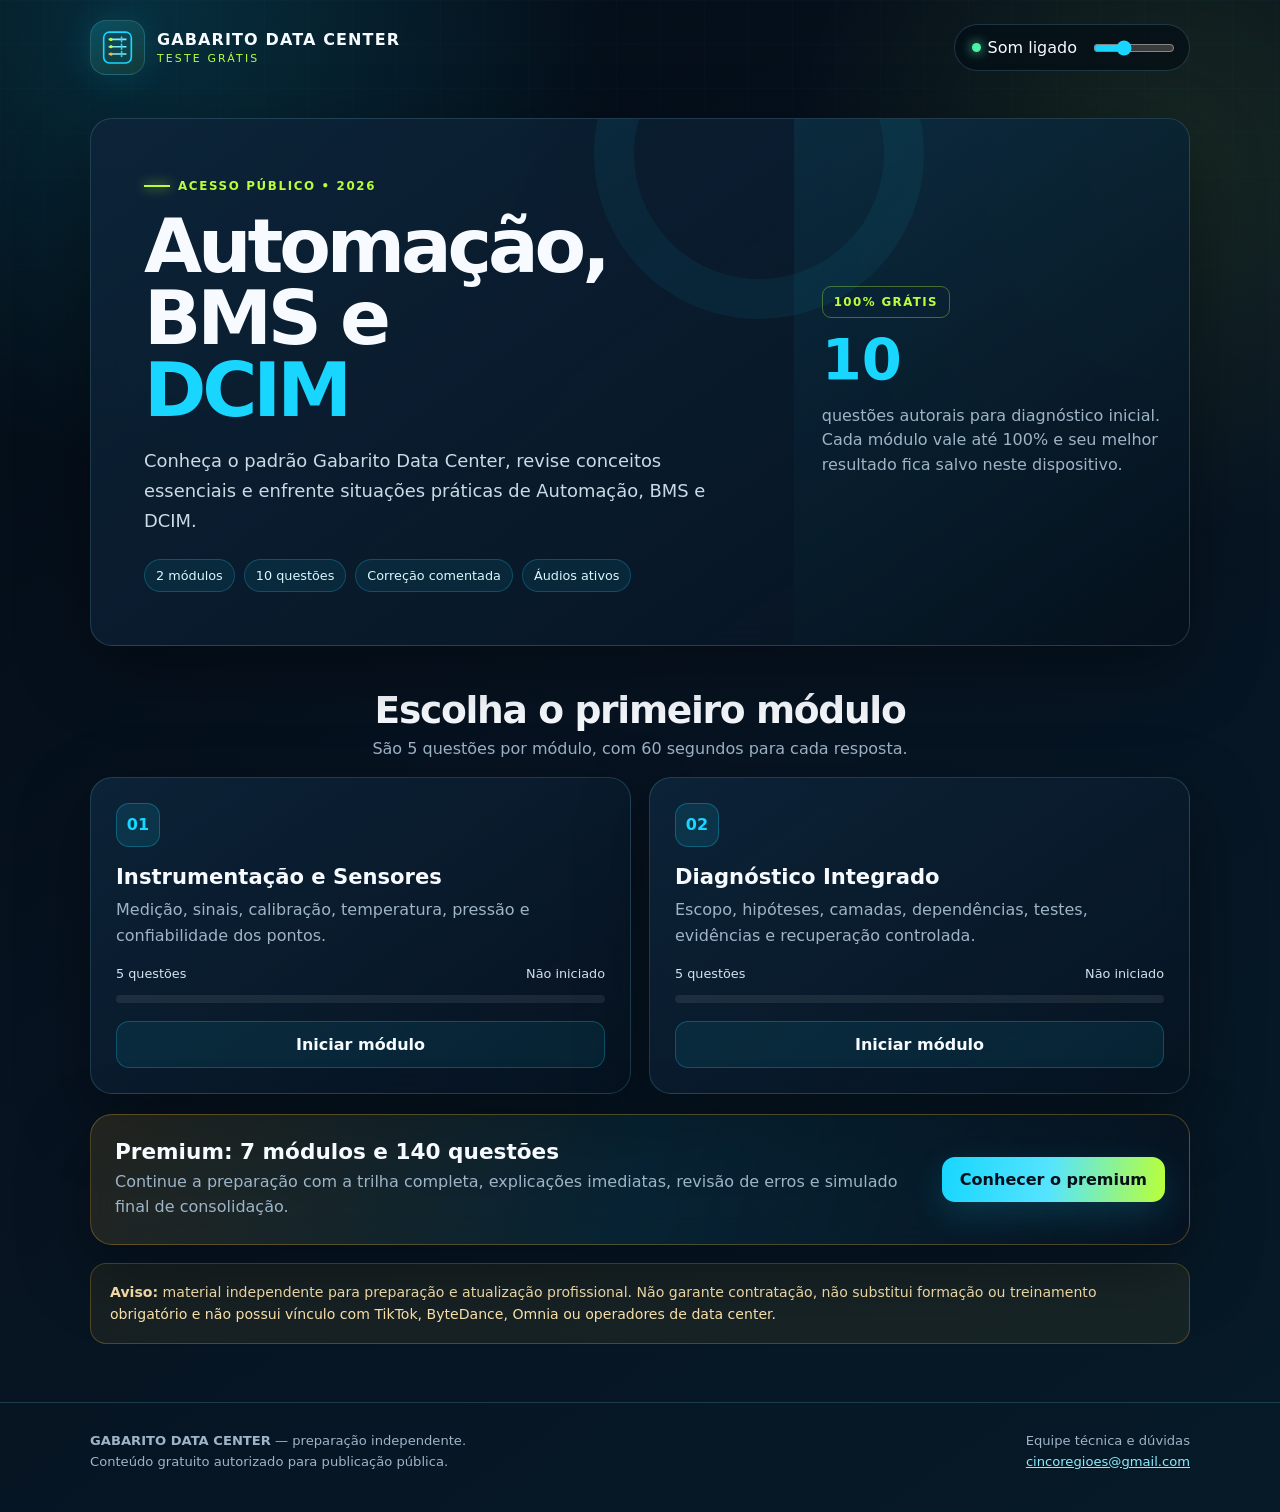
==== simulados/automacao-bms-dcim/index.html @ d1aa9b9f "Adiciona teste Automação, BMS e DCIM" ====
<!doctype html>
<html lang="pt-BR">
<head>
  <meta charset="utf-8">
  <meta name="viewport" content="width=device-width, initial-scale=1">
  <meta name="theme-color" content="#071321">
  <meta name="description" content="Teste grátis Gabarito Data Center: Automação, BMS e DCIM, com 2 módulos e 10 questões comentadas.">
  <title>Gabarito Data Center | Teste Grátis — Automação, BMS e DCIM</title>
  <style>
    :root{
      --bg:#030b14;--bg2:#071321;--panel:#0a1b2d;--panel2:#0d2439;
      --cyan:#18d6ff;--cyan2:#8cecff;--lime:#b9ff39;--amber:#ffbd2e;
      --green:#4df0a7;--red:#ff5f72;--white:#f7fbff;--muted:#9eb4c7;
      --line:rgba(134,234,255,.18);--radius:22px;--shadow:0 24px 70px rgba(0,0,0,.35)
    }
    *{box-sizing:border-box}
    html{scroll-behavior:smooth}
    body{margin:0;min-height:100vh;color:var(--white);font-family:Inter,ui-sans-serif,system-ui,-apple-system,"Segoe UI",sans-serif;background:
      radial-gradient(circle at 12% 0,rgba(24,214,255,.17),transparent 29rem),
      radial-gradient(circle at 92% 10%,rgba(185,255,57,.09),transparent 24rem),
      linear-gradient(145deg,var(--bg),var(--bg2) 48%,#061a28)}
    body::before{content:"";position:fixed;inset:0;pointer-events:none;opacity:.15;background-image:linear-gradient(rgba(134,234,255,.13) 1px,transparent 1px),linear-gradient(90deg,rgba(134,234,255,.13) 1px,transparent 1px);background-size:44px 44px;mask-image:linear-gradient(#000,transparent 80%)}
    button,input{font:inherit}button{cursor:pointer}a{color:var(--cyan2)}
    .shell{position:relative;z-index:1;width:min(1100px,calc(100% - 32px));margin:auto}
    .topbar{padding:20px 0 8px}
    .topbar__inner{display:flex;align-items:center;justify-content:space-between;gap:16px}
    .brand{display:flex;align-items:center;gap:12px;color:var(--white);text-decoration:none}
    .logo{width:55px;height:55px;display:grid;place-items:center;border:1px solid var(--line);border-radius:16px;background:linear-gradient(145deg,rgba(24,214,255,.22),rgba(185,255,57,.08));box-shadow:0 0 35px rgba(24,214,255,.15)}
    .logo svg{width:39px;height:39px}.brand strong{display:block;letter-spacing:.07em}.brand small{display:block;color:var(--lime);font-size:.68rem;letter-spacing:.2em;margin-top:3px}
    .sound{display:flex;align-items:center;gap:9px;padding:8px 12px;border:1px solid var(--line);border-radius:999px;background:rgba(3,11,20,.6)}
    .sound button{display:flex;align-items:center;gap:7px;color:var(--white);background:none;border:0;padding:5px}
    .dot{width:9px;height:9px;border-radius:50%;background:var(--green);box-shadow:0 0 12px var(--green)}
    .sound button.off .dot{background:var(--red);box-shadow:0 0 12px var(--red)}.sound input{width:82px;accent-color:var(--cyan)}
    main{padding:35px 0 58px}.view[hidden]{display:none!important}
    .panel{border:1px solid var(--line);border-radius:var(--radius);background:linear-gradient(145deg,rgba(13,36,57,.92),rgba(7,19,33,.84));box-shadow:var(--shadow);backdrop-filter:blur(15px)}
    .hero{display:grid;grid-template-columns:1.28fr .72fr;overflow:hidden}
    .hero__copy{padding:clamp(28px,5vw,53px);position:relative}.hero__copy::after{content:"";position:absolute;width:250px;height:250px;right:-130px;top:-130px;border:40px solid rgba(24,214,255,.06);border-radius:50%}
    .tag{display:inline-flex;align-items:center;gap:8px;color:var(--lime);font-weight:900;font-size:.74rem;letter-spacing:.14em;text-transform:uppercase;margin:0 0 17px}.tag::before{content:"";width:26px;height:2px;background:var(--lime);box-shadow:0 0 12px var(--lime)}
    h1,h2,h3,p{margin-top:0}.hero h1{font-size:clamp(2.25rem,6vw,4.7rem);line-height:.96;letter-spacing:-.055em;margin-bottom:19px}.hero h1 span{display:block;color:var(--cyan)}
    .lead{color:#ccdae6;line-height:1.7;font-size:clamp(1rem,2vw,1.12rem);max-width:710px}.chips{display:flex;flex-wrap:wrap;gap:9px;margin-top:22px}.chip{padding:8px 11px;border:1px solid rgba(24,214,255,.24);border-radius:999px;background:rgba(24,214,255,.08);font-size:.8rem;color:#daf8ff}
    .hero__side{padding:28px;background:linear-gradient(145deg,rgba(24,214,255,.08),rgba(3,11,20,.35));display:flex;flex-direction:column;justify-content:center;gap:14px}
    .free-stamp{align-self:flex-start;padding:8px 11px;border:1px solid rgba(185,255,57,.34);border-radius:9px;color:var(--lime);font-size:.74rem;font-weight:900;letter-spacing:.12em}.hero__side strong{font-size:3.6rem;line-height:1;color:var(--cyan)}.hero__side p{color:var(--muted);line-height:1.55;margin:0}
    .section-head{text-align:center;margin:42px 0 19px}.section-head h2{font-size:clamp(1.55rem,4vw,2.35rem);letter-spacing:-.035em;margin-bottom:7px}.section-head p{color:var(--muted);margin:0}
    .module-grid{display:grid;grid-template-columns:repeat(2,1fr);gap:18px}
    .module{padding:25px;position:relative;overflow:hidden}.module__number{width:44px;height:44px;display:grid;place-items:center;border:1px solid rgba(24,214,255,.28);border-radius:13px;background:rgba(24,214,255,.11);color:var(--cyan);font-weight:900;margin-bottom:17px}.module h3{font-size:1.32rem;margin-bottom:8px}.module p{color:var(--muted);line-height:1.6;min-height:51px}.module__meta{display:flex;justify-content:space-between;gap:10px;color:#d3e3ee;font-size:.8rem;margin:18px 0 14px}.track{height:8px;border-radius:999px;overflow:hidden;background:rgba(255,255,255,.08);margin-bottom:18px}.track span{display:block;height:100%;border-radius:inherit;background:linear-gradient(90deg,var(--cyan),var(--lime));transition:width .35s}
    .btn{border:0;border-radius:13px;padding:13px 18px;display:inline-flex;align-items:center;justify-content:center;gap:8px;text-decoration:none;font-weight:850;transition:transform .18s,filter .18s}.btn:hover{transform:translateY(-2px);filter:brightness(1.07)}.btn--primary{background:linear-gradient(95deg,var(--cyan),#55e4ff 48%,var(--lime));color:#03101a;box-shadow:0 12px 34px rgba(24,214,255,.16)}.btn--ghost{color:var(--white);background:rgba(24,214,255,.08);border:1px solid rgba(24,214,255,.25)}.btn--danger{color:#ffc4cb;background:rgba(255,95,114,.09);border:1px solid rgba(255,95,114,.27)}.btn--block{width:100%}
    .premium-banner{margin-top:20px;padding:24px;display:flex;align-items:center;justify-content:space-between;gap:24px;border-color:rgba(255,189,46,.28);background:linear-gradient(105deg,rgba(255,189,46,.11),rgba(24,214,255,.07),rgba(7,19,33,.9))}.premium-banner h3{font-size:1.35rem;margin-bottom:6px}.premium-banner p{color:var(--muted);margin:0;line-height:1.55}.premium-banner .btn{white-space:nowrap}
    .notice{margin-top:18px;padding:17px 19px;border:1px solid rgba(255,189,46,.25);border-radius:16px;background:rgba(255,189,46,.07);color:#ffe7af;font-size:.88rem;line-height:1.6}
    .quiz-head{display:flex;align-items:flex-end;justify-content:space-between;gap:20px;margin-bottom:18px}.quiz-head small{display:block;color:var(--lime);font-weight:900;letter-spacing:.12em;text-transform:uppercase}.quiz-head h1{font-size:clamp(1.7rem,4vw,2.7rem);margin:7px 0 0}.timer{display:flex;align-items:center;gap:8px;padding:10px 14px;border:1px solid var(--line);border-radius:999px;background:rgba(3,11,20,.65);font-variant-numeric:tabular-nums}.timer.warn{color:var(--amber);border-color:rgba(255,189,46,.45)}.timer.danger{color:#ffc1c9;border-color:rgba(255,95,114,.5);animation:pulse 1s infinite}@keyframes pulse{50%{box-shadow:0 0 23px rgba(255,95,114,.18)}}
    .progress-meta{display:flex;justify-content:space-between;color:var(--muted);font-size:.82rem;margin-bottom:8px}.quiz-progress{margin-bottom:18px}
    .question{padding:clamp(24px,5vw,42px)}.question__type{color:var(--cyan2);text-transform:uppercase;letter-spacing:.12em;font-size:.75rem;font-weight:900;margin-bottom:14px}.question h2{font-size:clamp(1.28rem,3vw,1.85rem);line-height:1.38;letter-spacing:-.025em;margin-bottom:25px}.options{display:grid;gap:11px}.option{width:100%;padding:14px 16px;border:1px solid var(--line);border-radius:15px;background:rgba(3,11,20,.45);color:var(--white);display:grid;grid-template-columns:37px 1fr;gap:12px;align-items:center;text-align:left;line-height:1.48;transition:.18s}.option:hover:not(:disabled){transform:translateX(3px);border-color:rgba(24,214,255,.46);background:rgba(24,214,255,.08)}.option:disabled{cursor:default}.letter{width:35px;height:35px;display:grid;place-items:center;border-radius:10px;color:var(--cyan2);font-weight:900;background:rgba(24,214,255,.09);border:1px solid rgba(24,214,255,.18)}.option.correct{border-color:rgba(77,240,167,.62);background:rgba(77,240,167,.1)}.option.correct .letter{background:var(--green);color:#03150e;border-color:var(--green)}.option.wrong{border-color:rgba(255,95,114,.62);background:rgba(255,95,114,.1)}.option.wrong .letter{background:var(--red);color:#fff;border-color:var(--red)}
    .feedback{margin-top:19px;padding:17px;border:1px solid var(--line);border-radius:15px;background:rgba(3,11,20,.5);line-height:1.6}.feedback.good{border-color:rgba(77,240,167,.36)}.feedback.bad{border-color:rgba(255,95,114,.36)}.feedback strong{display:block;margin-bottom:4px}.feedback p{color:#c9d9e4;margin:0}.quiz-actions{display:flex;align-items:center;justify-content:space-between;gap:13px;margin-top:18px}
    .result{padding:clamp(27px,5vw,48px);text-align:center}.result__badge{display:inline-block;padding:8px 11px;border:1px solid rgba(185,255,57,.3);border-radius:999px;color:var(--lime);font-size:.73rem;font-weight:900;letter-spacing:.12em}.result h1{font-size:clamp(2rem,5vw,3.4rem);margin:18px 0 8px}.result>p{color:var(--muted);line-height:1.65}.score-ring{--score:0;width:182px;height:182px;margin:26px auto;display:grid;place-items:center;border-radius:50%;background:conic-gradient(var(--lime) calc(var(--score)*1%),rgba(255,255,255,.08) 0);position:relative}.score-ring::before{content:"";position:absolute;inset:14px;border-radius:50%;background:var(--bg2);border:1px solid var(--line)}.score-ring div{position:relative}.score-ring b{display:block;font-size:3.1rem;line-height:1}.score-ring span{font-size:.78rem;color:var(--muted)}.result-stats{display:grid;grid-template-columns:repeat(3,1fr);gap:11px;max-width:650px;margin:0 auto 25px}.result-stat{padding:17px;border:1px solid var(--line);border-radius:15px;background:rgba(3,11,20,.35)}.result-stat b{display:block;font-size:1.35rem;color:var(--cyan2)}.result-stat span{font-size:.76rem;color:var(--muted)}.result-actions{display:flex;flex-wrap:wrap;justify-content:center;gap:10px}.review{text-align:left;margin-top:27px}.review h2{margin-bottom:13px}.review-item{padding:17px;margin-bottom:10px;border:1px solid var(--line);border-radius:15px;background:rgba(3,11,20,.36)}.review-item strong{display:block;line-height:1.45;margin-bottom:7px}.review-item p{font-size:.89rem;line-height:1.55;margin:5px 0;color:var(--muted)}.review-item .right{color:var(--green)}.review-item .chosen{color:#ffbbc3}
    .partners{display:grid;grid-template-columns:repeat(2,1fr);gap:12px;margin-top:24px;text-align:left}.partner{padding:18px;border:1px solid var(--line);border-radius:15px;background:rgba(3,11,20,.35)}.partner span{display:block;color:var(--lime);font-size:.7rem;font-weight:900;letter-spacing:.1em}.partner strong{display:block;margin:7px 0}.partner a{font-size:.85rem}
    footer{position:relative;z-index:1;padding:27px 0 40px;border-top:1px solid var(--line);color:var(--muted);font-size:.82rem;line-height:1.6}.footer-inner{display:flex;justify-content:space-between;gap:24px}.footer-inner p{margin:0}.footer-inner div:last-child{text-align:right}
    .sr-only{position:absolute!important;width:1px!important;height:1px!important;padding:0!important;margin:-1px!important;overflow:hidden!important;clip:rect(0,0,0,0)!important;white-space:nowrap!important;border:0!important}
    @media(max-width:780px){.hero{grid-template-columns:1fr}.hero__side{min-height:240px}.module-grid{grid-template-columns:1fr}.premium-banner{align-items:flex-start;flex-direction:column}}
    @media(max-width:580px){.shell{width:min(100% - 22px,1100px)}.logo{width:47px;height:47px}.brand strong{font-size:.9rem}.brand small{font-size:.59rem}.sound input,.sound-label{display:none}.hero,.panel{border-radius:18px}.hero__copy{padding:28px 22px}.quiz-head{align-items:flex-start}.timer{padding:8px 10px}.quiz-actions{align-items:stretch;flex-direction:column-reverse}.quiz-actions .btn{width:100%}.result-stats,.partners{grid-template-columns:1fr}.footer-inner{display:block}.footer-inner div:last-child{text-align:left;margin-top:12px}.option{grid-template-columns:34px 1fr;padding:13px}.letter{width:32px;height:32px}}
    @media print{body{background:#fff;color:#111}.topbar,#homeView,#quizView,footer,.result-actions,.partners{display:none!important}.result{box-shadow:none;background:#fff;border:1px solid #bbb}.score-ring::before{background:#fff}.result h1,.score-ring b{color:#111}.review-item{background:#fff;color:#111}.review-item p{color:#333}}
  </style>
</head>
<body>
  <header class="topbar">
    <div class="shell topbar__inner">
      <a class="brand" id="brandHome" href="#" aria-label="Voltar ao início">
        <span class="logo" aria-hidden="true"><svg viewBox="0 0 48 48" fill="none"><rect x="7" y="5" width="34" height="38" rx="7" stroke="#18d6ff" stroke-width="2"/><path d="M13 14h22M13 23h22M13 32h22" stroke="#86eaff" stroke-width="2"/><circle cx="16" cy="14" r="2" fill="#b9ff39"/><circle cx="16" cy="23" r="2" fill="#b9ff39"/><circle cx="16" cy="32" r="2" fill="#ffbd2e"/><path d="M29 11v6m0 3v6m0 3v6" stroke="#18d6ff" stroke-width="2" stroke-linecap="round"/></svg></span>
        <span><strong>GABARITO DATA CENTER</strong><small>TESTE GRÁTIS</small></span>
      </a>
      <div class="sound" aria-label="Controles de áudio">
        <button id="soundToggle" type="button" aria-pressed="true"><span class="dot"></span><span class="sound-label">Som ligado</span></button>
        <label class="sr-only" for="volume">Volume</label><input id="volume" type="range" min="0" max="1" value="0.35" step="0.05">
      </div>
    </div>
  </header>

  <main class="shell">
    <section class="view" id="homeView">
      <div class="hero panel">
        <div class="hero__copy"><p class="tag">Acesso público • 2026</p><h1>Automação, BMS e <span>DCIM</span></h1><p class="lead">Conheça o padrão Gabarito Data Center, revise conceitos essenciais e enfrente situações práticas de Automação, BMS e DCIM.</p><div class="chips"><span class="chip">2 módulos</span><span class="chip">10 questões</span><span class="chip">Correção comentada</span><span class="chip">Áudios ativos</span></div></div>
        <aside class="hero__side"><span class="free-stamp">100% GRÁTIS</span><strong>10</strong><p>questões autorais para diagnóstico inicial. Cada módulo vale até 100% e seu melhor resultado fica salvo neste dispositivo.</p></aside>
      </div>

      <div class="section-head"><h2>Escolha o primeiro módulo</h2><p>São 5 questões por módulo, com 60 segundos para cada resposta.</p></div>
      <div class="module-grid" id="moduleGrid"></div>

      <article class="premium-banner panel"><div><h3>Premium: 7 módulos e 140 questões</h3><p>Continue a preparação com a trilha completa, explicações imediatas, revisão de erros e simulado final de consolidação.</p></div><a class="btn btn--primary" id="premiumHome" href="#">Conhecer o premium</a></article>
      <div class="notice"><strong>Aviso:</strong> material independente para preparação e atualização profissional. Não garante contratação, não substitui formação ou treinamento obrigatório e não possui vínculo com TikTok, ByteDance, Omnia ou operadores de data center.</div>
    </section>

    <section class="view" id="quizView" hidden>
      <div class="quiz-head"><div><small id="quizLabel">Módulo grátis</small><h1 id="quizTitle">Fundamentos</h1></div><div class="timer" id="timerBox"><span aria-hidden="true">◷</span><b id="timerText">01:00</b></div></div>
      <div class="quiz-progress"><div class="progress-meta"><span id="counter">Questão 1 de 5</span><span id="liveScore">0 acertos</span></div><div class="track"><span id="quizBar" style="width:0"></span></div></div>
      <article class="question panel"><div class="question__type" id="questionType">Conhecimento aplicado</div><h2 id="questionText"></h2><div class="options" id="options"></div><div class="feedback" id="feedback" hidden aria-live="polite"><strong id="feedbackTitle"></strong><p id="feedbackText"></p></div></article>
      <div class="quiz-actions"><button class="btn btn--danger" id="exitQuiz" type="button">Sair do teste</button><button class="btn btn--primary" id="nextQuestion" type="button" hidden>Próxima questão</button></div>
    </section>

    <section class="view" id="resultView" hidden>
      <article class="result panel"><span class="result__badge">MÓDULO CONCLUÍDO</span><h1 id="resultTitle">Seu resultado</h1><p id="resultMessage"></p><div class="score-ring" id="scoreRing"><div><b id="resultPercent">0%</b><span>aproveitamento</span></div></div><div class="result-stats"><div class="result-stat"><b id="resultCorrect">0/5</b><span>acertos</span></div><div class="result-stat"><b id="resultWrong">0</b><span>erros ou tempo esgotado</span></div><div class="result-stat"><b id="resultTime">00:00</b><span>tempo total</span></div></div><div class="result-actions"><button class="btn btn--primary" id="retry" type="button">Refazer módulo</button><button class="btn btn--ghost" id="returnHome" type="button">Escolher outro módulo</button><button class="btn btn--ghost" id="printResult" type="button">Imprimir resultado</button><a class="btn btn--primary" id="premiumResult" href="#">Acessar premium</a></div><div class="review" id="review"><h2>Revise os pontos de atenção</h2><div id="reviewList"></div></div><div class="partners"><div class="partner"><span>PORTAL DE SIMULADOS</span><strong>Gabarito Max</strong><a href="https://cincoregioes-star.github.io/oficial-portal-gabaritomax/" target="_blank" rel="noreferrer">Conhecer o portal ↗</a></div><div class="partner"><span>PREPARAÇÃO ENEM</span><strong>DB ENEM Vitalício</strong><a href="https://pay.kiwify.com.br/ai09spZ" target="_blank" rel="noreferrer">Ver na Kiwify ↗</a></div></div></article>
    </section>
  </main>

  <footer><div class="shell footer-inner"><div><p><strong>GABARITO DATA CENTER</strong> — preparação independente.</p><p>Conteúdo gratuito autorizado para publicação pública.</p></div><div><p>Equipe técnica e dúvidas</p><p><a href="mailto:cincoregioes@gmail.com">cincoregioes@gmail.com</a></p></div></div></footer>

  <audio id="backgroundAudio" loop preload="metadata" src="https://cdn.pixabay.com/download/audio/2022/01/18/audio_d0a13f69d2.mp3?filename=tension-103701.mp3"></audio>
  <audio id="correctAudio" preload="metadata" src="https://cdn.pixabay.com/download/audio/2021/08/04/audio_0625c1539c.mp3?filename=success-1-6297.mp3"></audio>
  <audio id="wrongAudio" preload="metadata" src="https://cdn.pixabay.com/download/audio/2021/08/04/audio_c6ccf3232f.mp3?filename=error-126627.mp3"></audio>

  <script>
    "use strict";

    // Troque apenas esta URL pelo checkout da Kiwify quando o produto for publicado.
    const PREMIUM_URL = "https://gabarito-data-center.profcarlostavares.chatgpt.site/#premium";
    const STORAGE_KEY = "gdc-teste-gratis-automacao-bms-dcim-v1";
    const LETTERS = ["A","B","C","D"];
    const MODULES = [
      {
            "id": "automacao-bms-dcim-gratis-1",
            "title": "Instrumentação e Sensores",
            "type": "Conceitos essenciais",
            "description": "Medição, sinais, calibração, temperatura, pressão e confiabilidade dos pontos.",
            "questions": [
                  {
                        "q": "Qual alternativa descreve corretamente sensor?",
                        "o": [
                              "elemento que detecta uma grandeza física e produz uma resposta relacionada",
                              "dispositivo que converte uma forma de energia ou grandeza em outra",
                              "proximidade entre o valor indicado e o valor de referência",
                              "comparação documentada com referência rastreável e ajuste quando aplicável"
                        ],
                        "a": 0,
                        "e": "sensor: elemento que detecta uma grandeza física e produz uma resposta relacionada Na prática, fornece ao controle uma representação mensurável de temperatura, pressão, nível, vazão ou outra variável"
                  },
                  {
                        "q": "Qual é a principal aplicação de transdutor em instrumentação e sensores?",
                        "o": [
                              "transforma o fenômeno medido em sinal utilizável por instrumentos e controladores",
                              "leva a medição do campo até o sistema de controle com faixa e diagnóstico definidos",
                              "ajuda a distinguir dispersão da medição de um erro sistemático de calibração",
                              "transporta medições de campo com boa imunidade a quedas de tensão em distâncias usuais"
                        ],
                        "a": 0,
                        "e": "transdutor: dispositivo que converte uma forma de energia ou grandeza em outra Na prática, transforma o fenômeno medido em sinal utilizável por instrumentos e controladores"
                  },
                  {
                        "q": "Qual é a principal aplicação de exatidão em instrumentação e sensores?",
                        "o": [
                              "determina quanto a leitura pode representar corretamente a grandeza real",
                              "ajuda a distinguir dispersão da medição de um erro sistemático de calibração",
                              "confirma erro, deriva e confiança do ponto antes de usá-lo em alarmes e controle",
                              "monitora filtros, fluxo em salas, serpentinas e condição de bombas ou ventiladores"
                        ],
                        "a": 0,
                        "e": "exatidão: proximidade entre o valor indicado e o valor de referência Na prática, determina quanto a leitura pode representar corretamente a grandeza real"
                  },
                  {
                        "q": "Qual alternativa descreve corretamente calibração?",
                        "o": [
                              "comparação documentada com referência rastreável e ajuste quando aplicável",
                              "padrão analógico em corrente cujo zero vivo ajuda a detectar circuito aberto",
                              "diferença de pressão entre dois pontos",
                              "equipamento que condiciona e envia o valor medido em um padrão de sinal"
                        ],
                        "a": 0,
                        "e": "calibração: comparação documentada com referência rastreável e ajuste quando aplicável Na prática, confirma erro, deriva e confiança do ponto antes de usá-lo em alarmes e controle"
                  },
                  {
                        "q": "Qual alternativa descreve corretamente pressão diferencial?",
                        "o": [
                              "diferença de pressão entre dois pontos",
                              "elemento que detecta uma grandeza física e produz uma resposta relacionada",
                              "equipamento que condiciona e envia o valor medido em um padrão de sinal",
                              "limites inferior e superior de medição e a diferença entre eles"
                        ],
                        "a": 0,
                        "e": "pressão diferencial: diferença de pressão entre dois pontos Na prática, monitora filtros, fluxo em salas, serpentinas e condição de bombas ou ventiladores"
                  }
            ]
      },
      {
            "id": "automacao-bms-dcim-gratis-2",
            "title": "Diagnóstico Integrado",
            "type": "Situações práticas",
            "description": "Escopo, hipóteses, camadas, dependências, testes, evidências e recuperação controlada.",
            "questions": [
                  {
                        "q": "Qual é o primeiro objetivo de uma triagem técnica?",
                        "o": [
                              "Definir sintomas, impacto, escopo, horário e estado atual antes de escolher testes",
                              "Reiniciar todos os componentes",
                              "Escolher uma causa sem evidência",
                              "Encerrar alarmes duplicados"
                        ],
                        "a": 0,
                        "e": "Delimitar o problema evita testes aleatórios e ajuda a decidir prioridade, responsáveis e dependências a verificar."
                  },
                  {
                        "q": "Por que perguntar sobre mudanças recentes?",
                        "o": [
                              "Porque alterações de configuração, código, capacidade ou dependência podem coincidir com o início do sintoma",
                              "Porque toda mudança é necessariamente a causa",
                              "Para evitar consultar telemetria",
                              "Para culpar quem realizou a atividade"
                        ],
                        "a": 0,
                        "e": "Mudança recente é uma hipótese relevante, não uma conclusão. Horário, escopo e evidências devem ser correlacionados."
                  },
                  {
                        "q": "Um serviço funciona por endereço IP, mas falha pelo nome. Qual dependência deve ser investigada primeiro?",
                        "o": [
                              "Resolução DNS e registros associados",
                              "Alimentação da UPS",
                              "Inventário do rack",
                              "Contadores de temperatura"
                        ],
                        "a": 0,
                        "e": "Quando o caminho IP funciona e o nome não, DNS, cache, registro, search domain e resolvedores tornam-se hipóteses prioritárias."
                  },
                  {
                        "q": "Usuários de várias localidades falham ao mesmo tempo. Qual hipótese ganha força?",
                        "o": [
                              "Dependência central ou compartilhada, como DNS, autenticação, backbone ou serviço comum",
                              "Defeito simultâneo em todos os computadores",
                              "Problema local obrigatório em uma única filial",
                              "Falha exclusiva de um cabo de usuário"
                        ],
                        "a": 0,
                        "e": "Escopo amplo e horário comum sugerem investigar componentes compartilhados antes de tratar cada local como evento independente."
                  },
                  {
                        "q": "O NOC não vê alarmes, mas usuários relatam indisponibilidade. O que isso pode indicar?",
                        "o": [
                              "Lacuna de cobertura, falha de coleta ou health check que não representa a experiência real",
                              "Prova de que os usuários estão errados",
                              "Garantia de que o serviço está normal",
                              "Motivo para desativar o canal de atendimento"
                        ],
                        "a": 0,
                        "e": "Monitoramento é um modelo parcial. Relatos externos podem revelar ponto cego, e a própria cadeia de coleta deve ser testada."
                  }
            ]
      }
];

    const state={module:null,session:[],index:0,answers:[],remaining:60,timer:null,startedAt:0,sound:true,volume:.35};
    const el=id=>document.getElementById(id);
    const views={home:el("homeView"),quiz:el("quizView"),result:el("resultView")};
    const audio={background:el("backgroundAudio"),correct:el("correctAudio"),wrong:el("wrongAudio")};

    function safeLoad(){try{return JSON.parse(localStorage.getItem(STORAGE_KEY))||{}}catch{return {}}}
    function safeSave(value){try{localStorage.setItem(STORAGE_KEY,JSON.stringify(value))}catch{/* armazenamento indisponível */}}
    function showView(name){Object.entries(views).forEach(([key,node])=>node.hidden=key!==name);window.scrollTo({top:0,behavior:"smooth"})}
    function shuffle(items){const copy=[...items];for(let i=copy.length-1;i>0;i--){const j=Math.floor(Math.random()*(i+1));[copy[i],copy[j]]=[copy[j],copy[i]]}return copy}
    function randomizeQuestion(question){const options=shuffle(question.o.map((text,index)=>({text,correct:index===question.a})));return {...question,o:options.map(item=>item.text),a:options.findIndex(item=>item.correct)}}
    function formatTime(seconds){return `${String(Math.floor(seconds/60)).padStart(2,"0")}:${String(seconds%60).padStart(2,"0")}`}
    function setVolumes(){audio.background.volume=state.volume*.42;audio.correct.volume=state.volume;audio.wrong.volume=state.volume}
    function startBackground(){if(state.sound)audio.background.play().catch(()=>{})}
    function stopBackground(){audio.background.pause()}
    function playEffect(kind){if(!state.sound)return;audio[kind].currentTime=0;audio[kind].play().catch(()=>{})}
    function toggleSound(){state.sound=!state.sound;const button=el("soundToggle");button.classList.toggle("off",!state.sound);button.setAttribute("aria-pressed",String(state.sound));button.querySelector(".sound-label").textContent=state.sound?"Som ligado":"Som desligado";if(state.sound&&!views.quiz.hidden)startBackground();else stopBackground()}

    function renderHome(){const saved=safeLoad();const grid=el("moduleGrid");grid.textContent="";MODULES.forEach((module,index)=>{const progress=saved[module.id];const best=progress?.best||0;const card=document.createElement("article");card.className="module panel";const number=document.createElement("div");number.className="module__number";number.textContent=String(index+1).padStart(2,"0");const title=document.createElement("h3");title.textContent=module.title;const description=document.createElement("p");description.textContent=module.description;const meta=document.createElement("div");meta.className="module__meta";const left=document.createElement("span");left.textContent="5 questões";const right=document.createElement("span");right.textContent=progress?`Melhor: ${best}%`:"Não iniciado";meta.append(left,right);const track=document.createElement("div");track.className="track";const fill=document.createElement("span");fill.style.width=`${best}%`;track.appendChild(fill);const button=document.createElement("button");button.className="btn btn--ghost btn--block";button.type="button";button.textContent=progress?"Refazer módulo":"Iniciar módulo";button.addEventListener("click",()=>startModule(module.id));card.append(number,title,description,meta,track,button);grid.appendChild(card)});showView("home")}
    function startModule(id){const module=MODULES.find(item=>item.id===id);state.module=module;state.session=shuffle(module.questions.map(randomizeQuestion));state.index=0;state.answers=[];state.startedAt=Date.now();el("quizLabel").textContent=`Teste grátis • ${module.type}`;el("quizTitle").textContent=module.title;showView("quiz");startBackground();renderQuestion()}
    function renderQuestion(){clearInterval(state.timer);state.remaining=60;const current=state.session[state.index];el("counter").textContent=`Questão ${state.index+1} de ${state.session.length}`;el("liveScore").textContent=`${state.answers.filter(a=>a.correct).length} acertos`;el("quizBar").style.width=`${(state.index/state.session.length)*100}%`;el("questionType").textContent=state.module.type;el("questionText").textContent=current.q;el("feedback").hidden=true;el("nextQuestion").hidden=true;const list=el("options");list.textContent="";current.o.forEach((text,index)=>{const button=document.createElement("button");button.className="option";button.type="button";const letter=document.createElement("span");letter.className="letter";letter.textContent=LETTERS[index];const copy=document.createElement("span");copy.textContent=text;button.append(letter,copy);button.addEventListener("click",()=>answer(index,false));list.appendChild(button)});updateTimer();state.timer=setInterval(()=>{state.remaining--;updateTimer();if(state.remaining<=0){clearInterval(state.timer);answer(-1,true)}},1000)}
    function updateTimer(){const box=el("timerBox");el("timerText").textContent=formatTime(Math.max(0,state.remaining));box.classList.toggle("warn",state.remaining<=20&&state.remaining>10);box.classList.toggle("danger",state.remaining<=10)}
    function answer(selected,timedOut){clearInterval(state.timer);const current=state.session[state.index];const buttons=[...el("options").querySelectorAll(".option")];if(buttons.some(button=>button.disabled))return;const correct=selected===current.a;buttons.forEach((button,index)=>{button.disabled=true;if(index===current.a)button.classList.add("correct");else if(index===selected)button.classList.add("wrong")});state.answers.push({question:current,selected,correct,timedOut});const feedback=el("feedback");feedback.hidden=false;feedback.className=`feedback ${correct?"good":"bad"}`;el("feedbackTitle").textContent=correct?"Resposta correta!":timedOut?"Tempo esgotado.":"Resposta incorreta.";el("feedbackText").textContent=current.e;playEffect(correct?"correct":"wrong");el("liveScore").textContent=`${state.answers.filter(a=>a.correct).length} acertos`;el("nextQuestion").hidden=false;el("nextQuestion").textContent=state.index===state.session.length-1?"Ver resultado":"Próxima questão"}
    function next(){if(state.answers.length<=state.index)return;if(state.index<state.session.length-1){state.index++;renderQuestion()}else finish()}
    function finish(){clearInterval(state.timer);stopBackground();const total=state.session.length;const correct=state.answers.filter(item=>item.correct).length;const percent=Math.round(correct/total*100);const elapsed=Math.max(1,Math.round((Date.now()-state.startedAt)/1000));const saved=safeLoad();const old=saved[state.module.id]||{best:0,attempts:0};saved[state.module.id]={best:Math.max(old.best,percent),last:percent,attempts:old.attempts+1,completedAt:new Date().toISOString()};safeSave(saved);el("resultTitle").textContent=state.module.title;el("resultMessage").textContent=messageFor(percent);el("resultPercent").textContent=`${percent}%`;el("scoreRing").style.setProperty("--score",percent);el("resultCorrect").textContent=`${correct}/${total}`;el("resultWrong").textContent=String(total-correct);el("resultTime").textContent=formatTime(elapsed);renderReview();showView("result")}
    function messageFor(score){if(score===100)return"Excelente! Você acertou todas. A trilha premium aprofunda esses conhecimentos em 140 situações.";if(score>=80)return"Muito bom. Você demonstrou uma base consistente e já pode avançar para a preparação completa.";if(score>=60)return"Bom começo. Revise os pontos abaixo e refaça o módulo para consolidar o conhecimento.";return"Este diagnóstico mostrou os assuntos que merecem revisão. Leia as explicações e tente novamente."}
    function renderReview(){const list=el("reviewList");list.textContent="";const misses=state.answers.filter(item=>!item.correct);el("review").hidden=misses.length===0;if(!misses.length)return;misses.forEach((item,index)=>{const card=document.createElement("article");card.className="review-item";const title=document.createElement("strong");title.textContent=`${index+1}. ${item.question.q}`;const chosen=document.createElement("p");chosen.className="chosen";chosen.textContent=item.timedOut?"Sua resposta: tempo esgotado":`Sua resposta: ${item.question.o[item.selected]}`;const right=document.createElement("p");right.className="right";right.textContent=`Correta: ${item.question.o[item.question.a]}`;const explanation=document.createElement("p");explanation.textContent=item.question.e;card.append(title,chosen,right,explanation);list.appendChild(card)})}
    function exitQuiz(){if(state.answers.length&&state.answers.length<state.session.length&&!confirm("Sair agora? Esta tentativa não será salva."))return;clearInterval(state.timer);stopBackground();renderHome()}

    el("premiumHome").href=PREMIUM_URL;el("premiumResult").href=PREMIUM_URL;el("soundToggle").addEventListener("click",toggleSound);el("volume").addEventListener("input",event=>{state.volume=Number(event.target.value);setVolumes()});el("brandHome").addEventListener("click",event=>{event.preventDefault();if(!views.quiz.hidden)exitQuiz();else renderHome()});el("exitQuiz").addEventListener("click",exitQuiz);el("nextQuestion").addEventListener("click",next);el("returnHome").addEventListener("click",renderHome);el("retry").addEventListener("click",()=>startModule(state.module.id));el("printResult").addEventListener("click",()=>window.print());
    setVolumes();renderHome();
  </script>
</body>
</html>
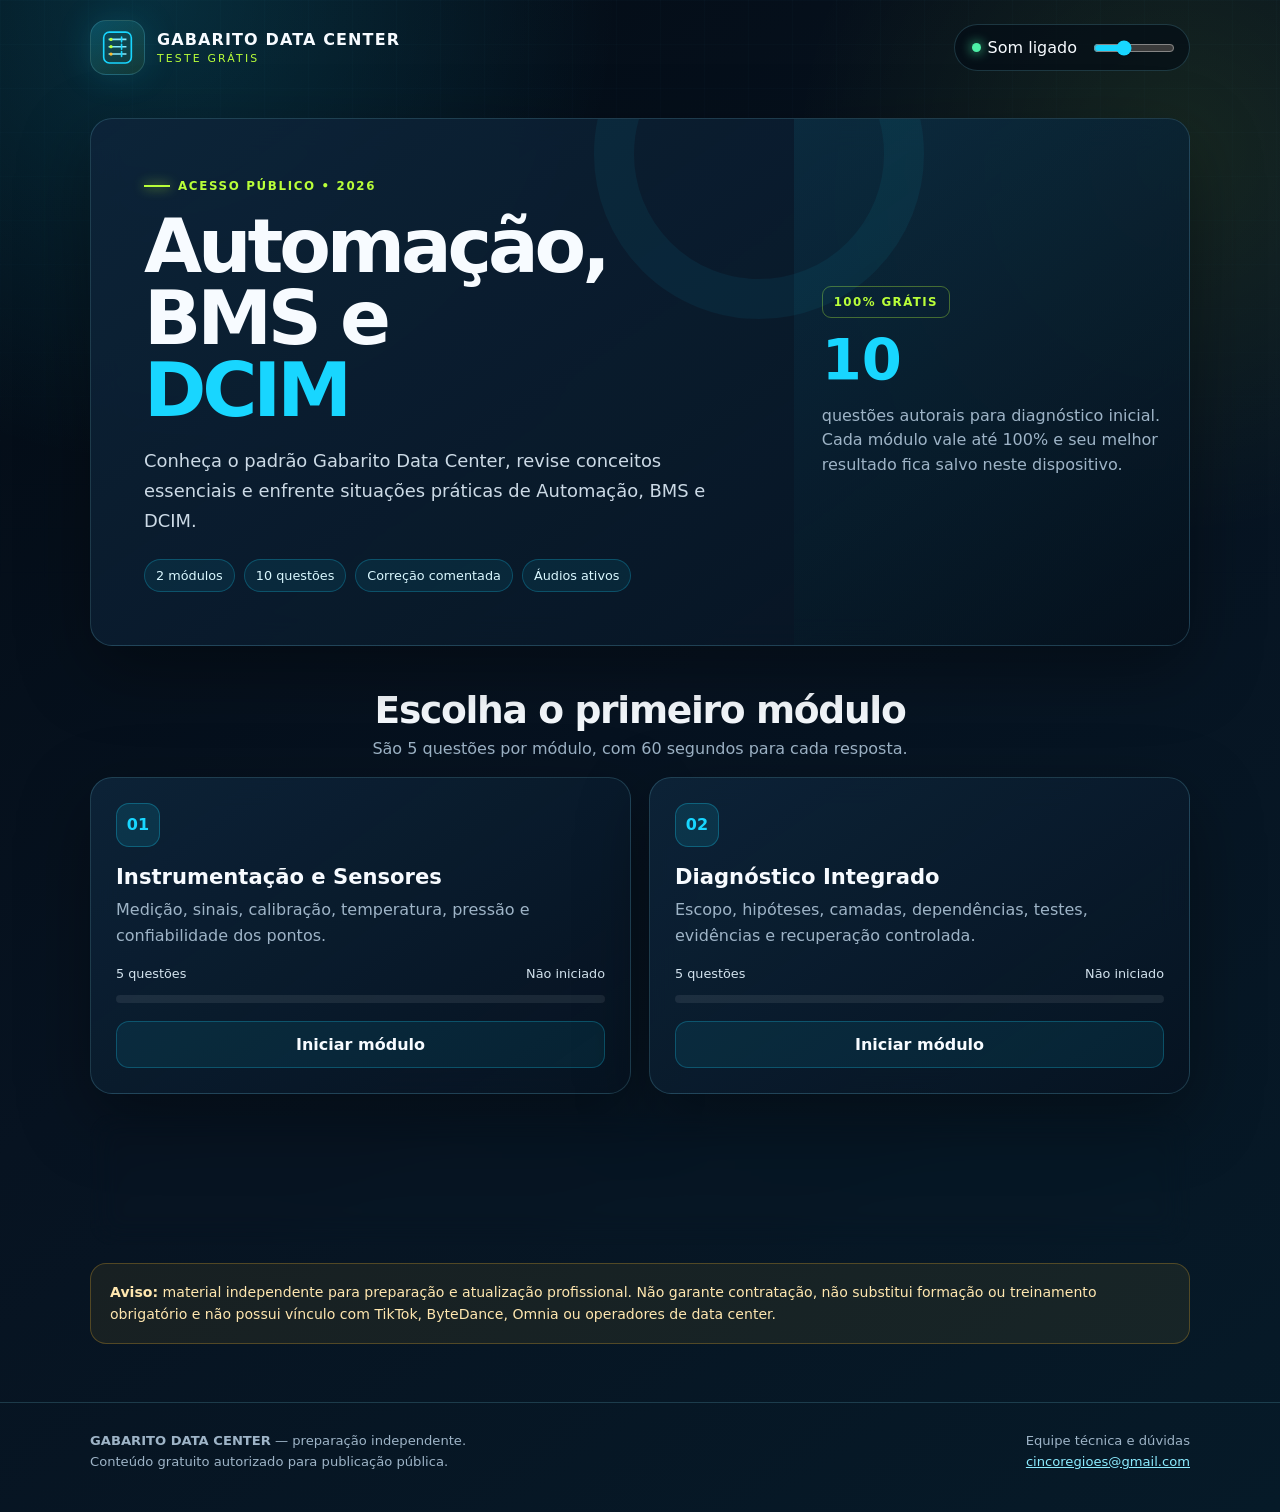
==== commit e5a21da8: "Add files via upload" ====
--- a/simulados/automacao-bms-dcim/index.html
+++ b/simulados/automacao-bms-dcim/index.html
@@ -95,7 +95,7 @@
     </section>
 
     <section class="view" id="resultView" hidden>
-      <article class="result panel"><span class="result__badge">MÓDULO CONCLUÍDO</span><h1 id="resultTitle">Seu resultado</h1><p id="resultMessage"></p><div class="score-ring" id="scoreRing"><div><b id="resultPercent">0%</b><span>aproveitamento</span></div></div><div class="result-stats"><div class="result-stat"><b id="resultCorrect">0/5</b><span>acertos</span></div><div class="result-stat"><b id="resultWrong">0</b><span>erros ou tempo esgotado</span></div><div class="result-stat"><b id="resultTime">00:00</b><span>tempo total</span></div></div><div class="result-actions"><button class="btn btn--primary" id="retry" type="button">Refazer módulo</button><button class="btn btn--ghost" id="returnHome" type="button">Escolher outro módulo</button><button class="btn btn--ghost" id="printResult" type="button">Imprimir resultado</button><a class="btn btn--primary" id="premiumResult" href="#">Acessar premium</a></div><div class="review" id="review"><h2>Revise os pontos de atenção</h2><div id="reviewList"></div></div><div class="partners"><div class="partner"><span>PORTAL DE SIMULADOS</span><strong>Gabarito Max</strong><a href="https://cincoregioes-star.github.io/oficial-portal-gabaritomax/" target="_blank" rel="noreferrer">Conhecer o portal ↗</a></div><div class="partner"><span>PREPARAÇÃO ENEM</span><strong>DB ENEM Vitalício</strong><a href="https://pay.kiwify.com.br/ai09spZ" target="_blank" rel="noreferrer">Ver na Kiwify ↗</a></div></div></article>
+      <article class="result panel"><span class="result__badge">MÓDULO CONCLUÍDO</span><h1 id="resultTitle">Seu resultado</h1><p id="resultMessage"></p><div class="score-ring" id="scoreRing"><div><b id="resultPercent">0%</b><span>aproveitamento</span></div></div><div class="result-stats"><div class="result-stat"><b id="resultCorrect">0/5</b><span>acertos</span></div><div class="result-stat"><b id="resultWrong">0</b><span>erros ou tempo esgotado</span></div><div class="result-stat"><b id="resultTime">00:00</b><span>tempo total</span></div></div><div class="result-actions"><button class="btn btn--primary" id="retry" type="button">Refazer módulo</button><button class="btn btn--ghost" id="returnHome" type="button">Escolher outro módulo</button><button class="btn btn--ghost" id="printResult" type="button">Imprimir resultado</button><a class="btn btn--primary" id="premiumResult" href="#">Acessar premium</a></div><div class="review" id="review"><h2>Revise os pontos de atenção</h2><div id="reviewList"></div></div><div class="partners"><div class="partner"><span>PORTAL DE SIMULADOS</span><strong>Gabarito Max</strong><a href="https://cincoregioes-star.github.io/oficial-portal-gabaritomax/" target="_blank" rel="noreferrer">Conhecer o portal ↗</a></div><div class="partner"><span>PREPARAÇÃO ENEM</span><strong>DB ENEM Vitalício</strong><a href="https://cincoregioes-star.github.io/DB-ENEM/" target="_blank" rel="noreferrer">Visitar site ↗</a></div></div></article>
     </section>
   </main>
 
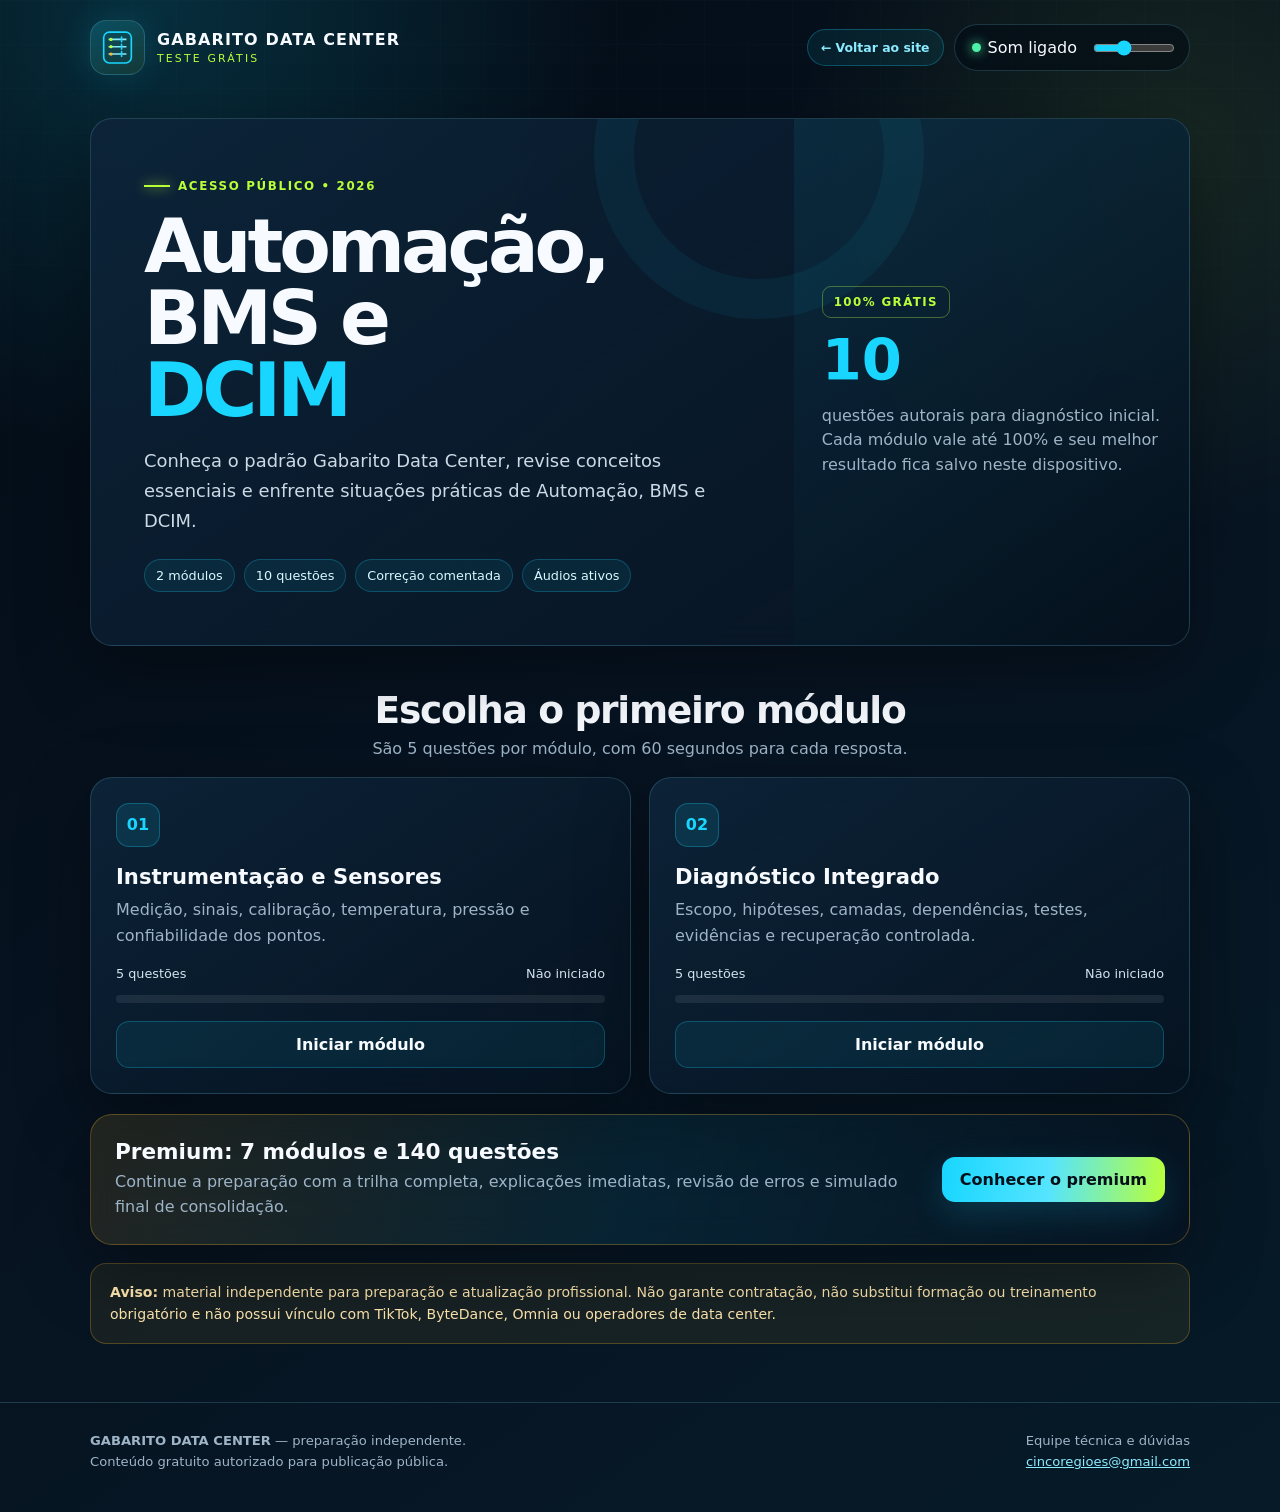
==== commit f4fbb996: "Add files via upload" ====
--- a/simulados/automacao-bms-dcim/index.html
+++ b/simulados/automacao-bms-dcim/index.html
@@ -23,10 +23,11 @@
     button,input{font:inherit}button{cursor:pointer}a{color:var(--cyan2)}
     .shell{position:relative;z-index:1;width:min(1100px,calc(100% - 32px));margin:auto}
     .topbar{padding:20px 0 8px}
-    .topbar__inner{display:flex;align-items:center;justify-content:space-between;gap:16px}
+    .topbar__inner{display:flex;align-items:center;justify-content:space-between;gap:16px;flex-wrap:wrap}
     .brand{display:flex;align-items:center;gap:12px;color:var(--white);text-decoration:none}
     .logo{width:55px;height:55px;display:grid;place-items:center;border:1px solid var(--line);border-radius:16px;background:linear-gradient(145deg,rgba(24,214,255,.22),rgba(185,255,57,.08));box-shadow:0 0 35px rgba(24,214,255,.15)}
     .logo svg{width:39px;height:39px}.brand strong{display:block;letter-spacing:.07em}.brand small{display:block;color:var(--lime);font-size:.68rem;letter-spacing:.2em;margin-top:3px}
+    .topbar__actions{display:flex;align-items:center;gap:10px}.back-site{display:inline-flex;align-items:center;justify-content:center;padding:10px 13px;border:1px solid rgba(24,214,255,.28);border-radius:999px;background:rgba(24,214,255,.08);color:var(--cyan2);font-size:.78rem;font-weight:850;text-decoration:none;white-space:nowrap;transition:.18s}.back-site:hover,.back-site:focus-visible{background:rgba(24,214,255,.16);border-color:rgba(24,214,255,.55);transform:translateY(-1px)}
     .sound{display:flex;align-items:center;gap:9px;padding:8px 12px;border:1px solid var(--line);border-radius:999px;background:rgba(3,11,20,.6)}
     .sound button{display:flex;align-items:center;gap:7px;color:var(--white);background:none;border:0;padding:5px}
     .dot{width:9px;height:9px;border-radius:50%;background:var(--green);box-shadow:0 0 12px var(--green)}
@@ -56,19 +57,23 @@
     .sr-only{position:absolute!important;width:1px!important;height:1px!important;padding:0!important;margin:-1px!important;overflow:hidden!important;clip:rect(0,0,0,0)!important;white-space:nowrap!important;border:0!important}
     @media(max-width:780px){.hero{grid-template-columns:1fr}.hero__side{min-height:240px}.module-grid{grid-template-columns:1fr}.premium-banner{align-items:flex-start;flex-direction:column}}
     @media(max-width:580px){.shell{width:min(100% - 22px,1100px)}.logo{width:47px;height:47px}.brand strong{font-size:.9rem}.brand small{font-size:.59rem}.sound input,.sound-label{display:none}.hero,.panel{border-radius:18px}.hero__copy{padding:28px 22px}.quiz-head{align-items:flex-start}.timer{padding:8px 10px}.quiz-actions{align-items:stretch;flex-direction:column-reverse}.quiz-actions .btn{width:100%}.result-stats,.partners{grid-template-columns:1fr}.footer-inner{display:block}.footer-inner div:last-child{text-align:left;margin-top:12px}.option{grid-template-columns:34px 1fr;padding:13px}.letter{width:32px;height:32px}}
+    @media(max-width:580px){.topbar__actions{width:100%;justify-content:space-between}.back-site{font-size:.72rem;padding:8px 10px}}
     @media print{body{background:#fff;color:#111}.topbar,#homeView,#quizView,footer,.result-actions,.partners{display:none!important}.result{box-shadow:none;background:#fff;border:1px solid #bbb}.score-ring::before{background:#fff}.result h1,.score-ring b{color:#111}.review-item{background:#fff;color:#111}.review-item p{color:#333}}
   </style>
 </head>
 <body>
   <header class="topbar">
     <div class="shell topbar__inner">
-      <a class="brand" id="brandHome" href="#" aria-label="Voltar ao início">
+      <a class="brand" id="brandHome" href="#" aria-label="Voltar à apresentação deste teste">
         <span class="logo" aria-hidden="true"><svg viewBox="0 0 48 48" fill="none"><rect x="7" y="5" width="34" height="38" rx="7" stroke="#18d6ff" stroke-width="2"/><path d="M13 14h22M13 23h22M13 32h22" stroke="#86eaff" stroke-width="2"/><circle cx="16" cy="14" r="2" fill="#b9ff39"/><circle cx="16" cy="23" r="2" fill="#b9ff39"/><circle cx="16" cy="32" r="2" fill="#ffbd2e"/><path d="M29 11v6m0 3v6m0 3v6" stroke="#18d6ff" stroke-width="2" stroke-linecap="round"/></svg></span>
         <span><strong>GABARITO DATA CENTER</strong><small>TESTE GRÁTIS</small></span>
       </a>
-      <div class="sound" aria-label="Controles de áudio">
-        <button id="soundToggle" type="button" aria-pressed="true"><span class="dot"></span><span class="sound-label">Som ligado</span></button>
-        <label class="sr-only" for="volume">Volume</label><input id="volume" type="range" min="0" max="1" value="0.35" step="0.05">
+      <div class="topbar__actions">
+        <a class="back-site" href="../../index.html" aria-label="Voltar à tela inicial do Gabarito Data Center">← Voltar ao site</a>
+        <div class="sound" aria-label="Controles de áudio">
+          <button id="soundToggle" type="button" aria-pressed="true"><span class="dot"></span><span class="sound-label">Som ligado</span></button>
+          <label class="sr-only" for="volume">Volume</label><input id="volume" type="range" min="0" max="1" value="0.35" step="0.05">
+        </div>
       </div>
     </div>
   </header>
@@ -108,8 +113,8 @@
   <script>
     "use strict";
 
-    // Troque apenas esta URL pelo checkout da Kiwify quando o produto for publicado.
-    const PREMIUM_URL = "https://gabarito-data-center.profcarlostavares.chatgpt.site/#premium";
+    // Checkout oficial deste produto na Kiwify, com identificação da origem do clique.
+    const PREMIUM_URL = "https://pay.kiwify.com.br/AcoiCiX?src=teste-gratis&utm_source=gabarito-data-center&utm_medium=teste-gratis&utm_campaign=catalogo-premium-2026&utm_content=automacao-bms-dcim";
     const STORAGE_KEY = "gdc-teste-gratis-automacao-bms-dcim-v1";
     const LETTERS = ["A","B","C","D"];
     const MODULES = [
@@ -269,7 +274,7 @@
     function renderReview(){const list=el("reviewList");list.textContent="";const misses=state.answers.filter(item=>!item.correct);el("review").hidden=misses.length===0;if(!misses.length)return;misses.forEach((item,index)=>{const card=document.createElement("article");card.className="review-item";const title=document.createElement("strong");title.textContent=`${index+1}. ${item.question.q}`;const chosen=document.createElement("p");chosen.className="chosen";chosen.textContent=item.timedOut?"Sua resposta: tempo esgotado":`Sua resposta: ${item.question.o[item.selected]}`;const right=document.createElement("p");right.className="right";right.textContent=`Correta: ${item.question.o[item.question.a]}`;const explanation=document.createElement("p");explanation.textContent=item.question.e;card.append(title,chosen,right,explanation);list.appendChild(card)})}
     function exitQuiz(){if(state.answers.length&&state.answers.length<state.session.length&&!confirm("Sair agora? Esta tentativa não será salva."))return;clearInterval(state.timer);stopBackground();renderHome()}
 
-    el("premiumHome").href=PREMIUM_URL;el("premiumResult").href=PREMIUM_URL;el("soundToggle").addEventListener("click",toggleSound);el("volume").addEventListener("input",event=>{state.volume=Number(event.target.value);setVolumes()});el("brandHome").addEventListener("click",event=>{event.preventDefault();if(!views.quiz.hidden)exitQuiz();else renderHome()});el("exitQuiz").addEventListener("click",exitQuiz);el("nextQuestion").addEventListener("click",next);el("returnHome").addEventListener("click",renderHome);el("retry").addEventListener("click",()=>startModule(state.module.id));el("printResult").addEventListener("click",()=>window.print());
+    el("premiumHome").href=PREMIUM_URL;el("premiumResult").href=PREMIUM_URL;["premiumHome","premiumResult"].forEach(id=>{el(id).target="_blank";el(id).rel="noreferrer"});el("soundToggle").addEventListener("click",toggleSound);el("volume").addEventListener("input",event=>{state.volume=Number(event.target.value);setVolumes()});el("brandHome").addEventListener("click",event=>{event.preventDefault();if(!views.quiz.hidden)exitQuiz();else renderHome()});el("exitQuiz").addEventListener("click",exitQuiz);el("nextQuestion").addEventListener("click",next);el("returnHome").addEventListener("click",renderHome);el("retry").addEventListener("click",()=>startModule(state.module.id));el("printResult").addEventListener("click",()=>window.print());
     setVolumes();renderHome();
   </script>
 </body>
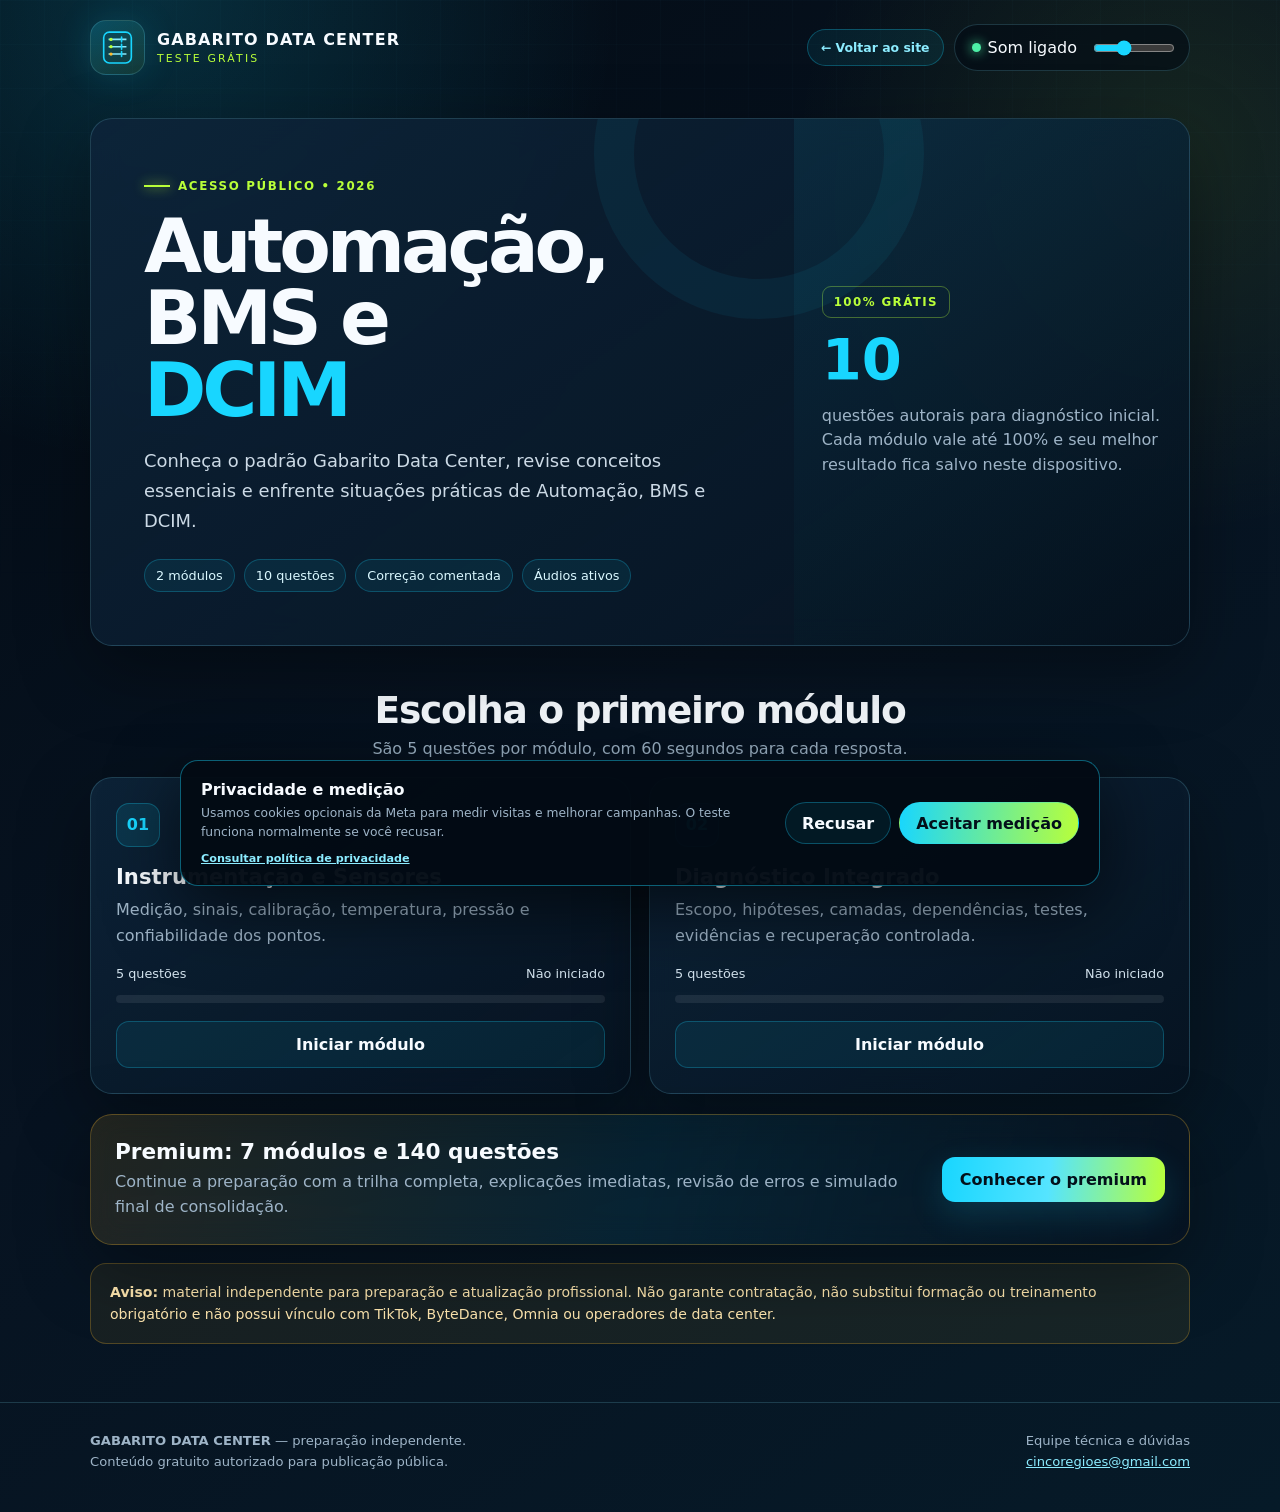
==== commit 0ed49223: "Add files via upload" ====
--- a/simulados/automacao-bms-dcim/index.html
+++ b/simulados/automacao-bms-dcim/index.html
@@ -60,6 +60,7 @@
     @media(max-width:580px){.topbar__actions{width:100%;justify-content:space-between}.back-site{font-size:.72rem;padding:8px 10px}}
     @media print{body{background:#fff;color:#111}.topbar,#homeView,#quizView,footer,.result-actions,.partners{display:none!important}.result{box-shadow:none;background:#fff;border:1px solid #bbb}.score-ring::before{background:#fff}.result h1,.score-ring b{color:#111}.review-item{background:#fff;color:#111}.review-item p{color:#333}}
   </style>
+  <script src="../../meta-pixel.js" defer></script>
 </head>
 <body>
   <header class="topbar">
